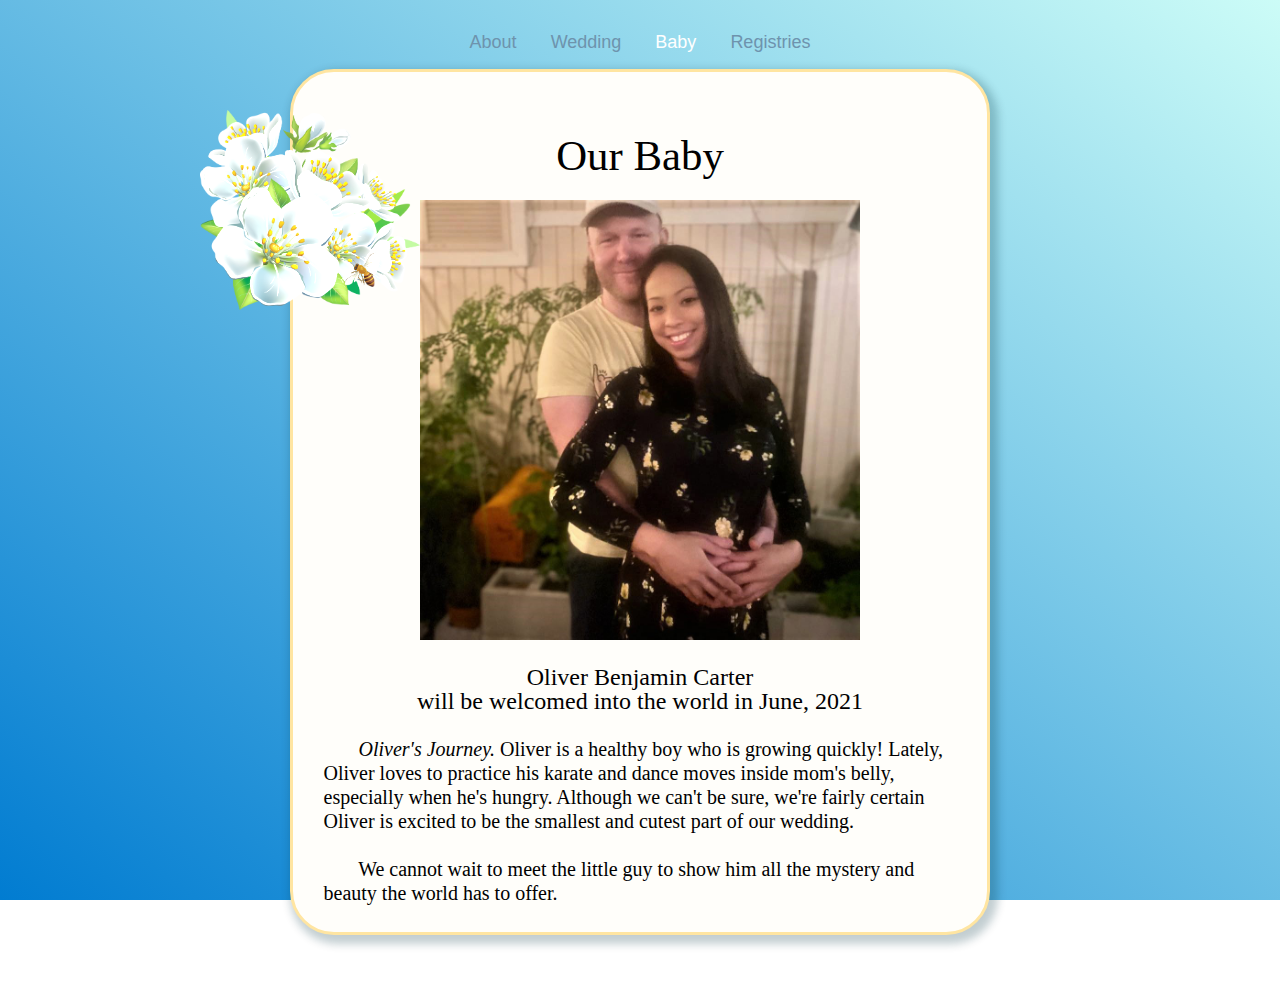
==== baby.html @ 034b54a2 "Update baby.html" ====
<html>
<head><title>♥ E & B ♥</title> <link href="https://fonts.googleapis.com/css2?family=Montserrat:wght@300;400;600&display=swap" rel="stylesheet">
  <script src="https://ajax.googleapis.com/ajax/libs/jquery/3.5.1/jquery.min.js"></script>
<link rel="icon" href="http://example.com/favicon.png">

</head>
<meta name="viewport" content="width=device-width, initial-scale=1.0">


<style type="text/css">
    header {
    background-image: url(amFlag.jpg);
    height: 100%;
    width:100%;
    padding: 15px;
    color:floralwhite;


    font:  24px bold "Lucida Console", Monaco, monospace;
    text-shadow: 1px 1px firebrick;
        line-height: 50%;
}



body {

      background: rgb(1,124,209);

      background: linear-gradient(36deg, rgba(1,124,209,1) 0%, rgba(204,252,247,1) 100%);
      background-attachment: fixed !important;
}
#banner {
background-color: #1168d2;

    width:100%;
    position: absolute;

    top: 0;
       left: 0;
    box-shadow: 1px 1px 2px #1f3a5a;}
.cubes{
  filter: brightness(1.15);
  position: relative;
  width: 32%;
  max-width: 250px;
  left: -14%;
  margin-top: -70px;
  top: 105px;
  margin-bottom: -86px;
  /* left: 20%; */
  z-index: 1;
  -moz-transition: all .7s ease;
  -webkit-transition: all .7s ease;
  -o-transition: all .7s ease;
  transition: all .7s ease;
  -webkit-user-drag: none;
}


    .gameImg{
    filter: brightness(.95);
     /* Firefox */
    -moz-transition: all .1s ease;
    /* WebKit */
    -webkit-transition: all .1s ease;
    /* Opera */
    -o-transition: all .1s ease;
    /* Standard */
    transition: all .1s ease;
    -webkit-user-drag: none;
    }
    .gameImg:hover{
      cursor:pointer;
      filter: brightness(1.03);
      -moz-transform: scale(1.03) ;

    	/* WebKit */
    	-webkit-transform: scale(1.03);
    	/* Opera */
    	-o-transform: scale(1.03);
    	/* Standard */
    	transform: scale(1.03);
        }
    a{
	  font-weight: bold;
      /* Firefox */
     -moz-transition: all 0.2s ease;
     /* WebKit */
     -webkit-transition: all 0.2s ease;
     /* Opera */
     -o-transition: all 0.2s ease;
     /* Standard */
     transition: all 0.2s ease;
    }
a:link {
  color: #396eaf;
  background-color: transparent;
  text-decoration: none;

}
a:visited {
  color: #396eaf;
  background-color: transparent;
  text-decoration: none;

}

a:hover {
  color: #01ad55;
  background-color: transparent;
  text-decoration: none;

}
.lowerTbl{
  -moz-transition: all 0.25s ease;
  /* WebKit */
  -webkit-transition: all 0.25s ease;
  /* Opera */
  -o-transition: all 0.25s ease;
  /* Standard */
  transition: all 0.25s ease;

    border: solid 3px #ffe5a1;
width:90%;
max-width:645px;
        background-color: #fffefa;
    border-radius:44px;

box-shadow: 4px 5px 8px 4px #00313e3d;
         padding: 0px;
    margin-bottom:40px;
}
button:hover {
  color:white;

}



.redlink{
  font-color:firebrick;
}
.button{
  /* Firefox */
 -moz-transition: all 0.35s ease;
 /* WebKit */
 -webkit-transition: all 0.35s ease;
 /* Opera */
 -o-transition: all 0.35s ease;
 /* Standard */
 transition: all 0.35s ease;

    padding: 0px;
    padding-left: 9px;
    padding-right: 9px;
    background-color: transparent;
    border-radius: 5px;
    border-style: solid;
    border-width: 0px;
    font-color: antiquewhite;
    cursor: pointer;
    margin: 6px;

    font: 18px/26px "Trebuchet MS", Helvetica, sans-serif;
    font-style:bold;
    color: #6e93ad;
     border-radius: 5px;

}
.buttonSelect{
    padding:0px;
    padding-left:9px;
    padding-right:9px;
    color:white;
  background-color: transparent;
  border-radius: 5px;
  border-style:solid;
  border-width:0px;
  cursor: pointer;
  margin: 6px;

    font-style:bold;
  font: 18px/26px "Trebuchet MS", Helvetica, sans-serif;
  }
  button:focus {
  outline: 0px solid #396eaf;
  box-shadow: 0 0 0 1pt #396eaf;
}

    #profilePic{
       margin-bottom:10px;
    }
    .upperTitle{
        font-size:30px;
        margin:3;
        text-align: center;

    }

    .lowerTitle{
      margin: 12;
      text-align: center;
      font: 12px/32px  Garamond, serif;

    }
    h1{
        font: 28px/28px "Trebuchet MS", Helvetica, sans-serif;
        color: floralwhite;
    text-shadow: 0px 2px 0px #092950;
    margin: 0px;
    }

    p1{
            font: 12px/22px "Trebuchet MS", Helvetica, sans-serif;
    color:gainsboro;
    text-shadow: 0px 1px 0px #092950;
    font-size: 15px;
    margin: 0px;

    }
    p2{
            font: 10px/16px "Lucida Console", Monaco, monospace;
    color:floralwhite;
    text-shadow: 0px 1px 0px #092950;
    font-size: 15px;
    margin:4px;
    margin-top:5px;

    }

    p3{

      font: 20px/24px Garamond, serif;
    }
    p4{
      font: 15px/16px "Trebuchet MS", Helvetica, sans-serif;
    }

.notSelected{
  color:#7b7b7b;
}
p3: hover{
  color:black;
}
  #content{

  }
.paddingCl{
  padding-left:20%;
  padding-right:30%;
}

.objects{
    display:inline-block;
    background-image:url(block.png);
    background-size:100%;
    border: 2px solid antiquewhite;
    width: 150px;
    height: 75px;
    box-shadow: 2px 2px 2px #999;
    cursor: move;
    }
#Construction_Zone{
    background-color:floralwhite;
    border: darkslateblue 2px dashed;
    width: 500px;
    height: 155px;
    align-self: center;

}
@keyframes fadeIn {
	from {opacity: 0;}
	to {opacity:1;}
}
.fadingIn{
	display:block !important;
	-webkit-animation: fadeIn 0.5s linear !important;
	animation-name: fadeIn ;!important;
	animation-duration: 0.5s ;!important;
}
.hide{
    display: none !important;
}

    </style>



    <script>
function hide(id)  {
    var divelement = document.getElementById(id);
     divelement.style.display = 'none';
 }

function show(id)  {
    var divelement = document.getElementById(id);
        divelement.style.display = 'block';
 }

function selected(id, frameId){


  document.getElementById('aboutBtn').classList.remove("buttonSelect");
  document.getElementById('researchBtn').classList.remove("buttonSelect");
  document.getElementById('gamesBtn').classList.remove("buttonSelect");

  var divelement = document.getElementById(id);
  divelement.classList.add("buttonSelect");
    $(frameId).fadeIn("slow");
}
function classChange(id, class1){
	var divelement =  document.getElementById(id);
	divelement.classList.remove('hide', 'fadingIn');
	divelement.classList.add(class1);

}



    </script>




<body style="display:block;" >


<div id="startpage" style="text-align:center; width:100%">
<center>
<table style="display:inline-block;">
<center>
<a name="top"></a>
    <tbody><div style="margin-top:20px;"></div>
    <tr>
      <td  ><button id="aboutBtn" onclick="location.href= '/index'" class=" button">About</button> </td><td ><button id="researchBtn" onclick="location.href= '/wedding'" type="button" class="button">Wedding
        </button></td><td >
        <button id="gamesBtn"  type="button" class="buttonSelect button">Baby</button>

		</center></td>
    <td >
    <button id="gamesBtn" onclick="location.href= '/registry'" type="button" class="button">Registries</button>

</center></td>

  </tr></tbody></table></center></center>

<div style="margin-top:5px;"></div>
  <table class='lowerTbl' id="lowerTbl" style="max-width:700px; display:inline-block;">
  <tr style="width:100%"><td>
        <img class="cubes"  src="CSS/flowers.png" >
    <div id="about" class="fadingIn"><center><div style="margin-top:10px;"></div>
    <p class="lowerTitle" ><div style="font-size: calc(30px + 1vw);">Our Baby</div></p> <div style="margin-top:20px;"></div>
    <img src="bebaby.jpg" id="profilePic" style="top:10px; max-width:90%;max-height:440px;"><br></center>

      <div style="margin-top:15px; margin-left:4%;margin-right:4%; "><p3 id="content">
      <big><center>Oliver Benjamin Carter <br> will be welcomed into the world in June, 2021</center></big><br>

      &nbsp;&nbsp;&nbsp;&nbsp;&nbsp;&nbsp; <i>Oliver's Journey.</i> Oliver is a healthy boy who is growing quickly! Lately, Oliver loves to practice his karate and dance moves inside mom's belly, especially when he's hungry.
      Although we can't be sure, we're fairly certain Oliver is excited to be the smallest and cutest part of our wedding.
      <br><br>&nbsp;&nbsp;&nbsp;&nbsp;&nbsp;&nbsp; We cannot wait to meet the little guy to show him all the mystery and beauty the world has to offer.<br><br>


</div>

</table>





</body>
</html>
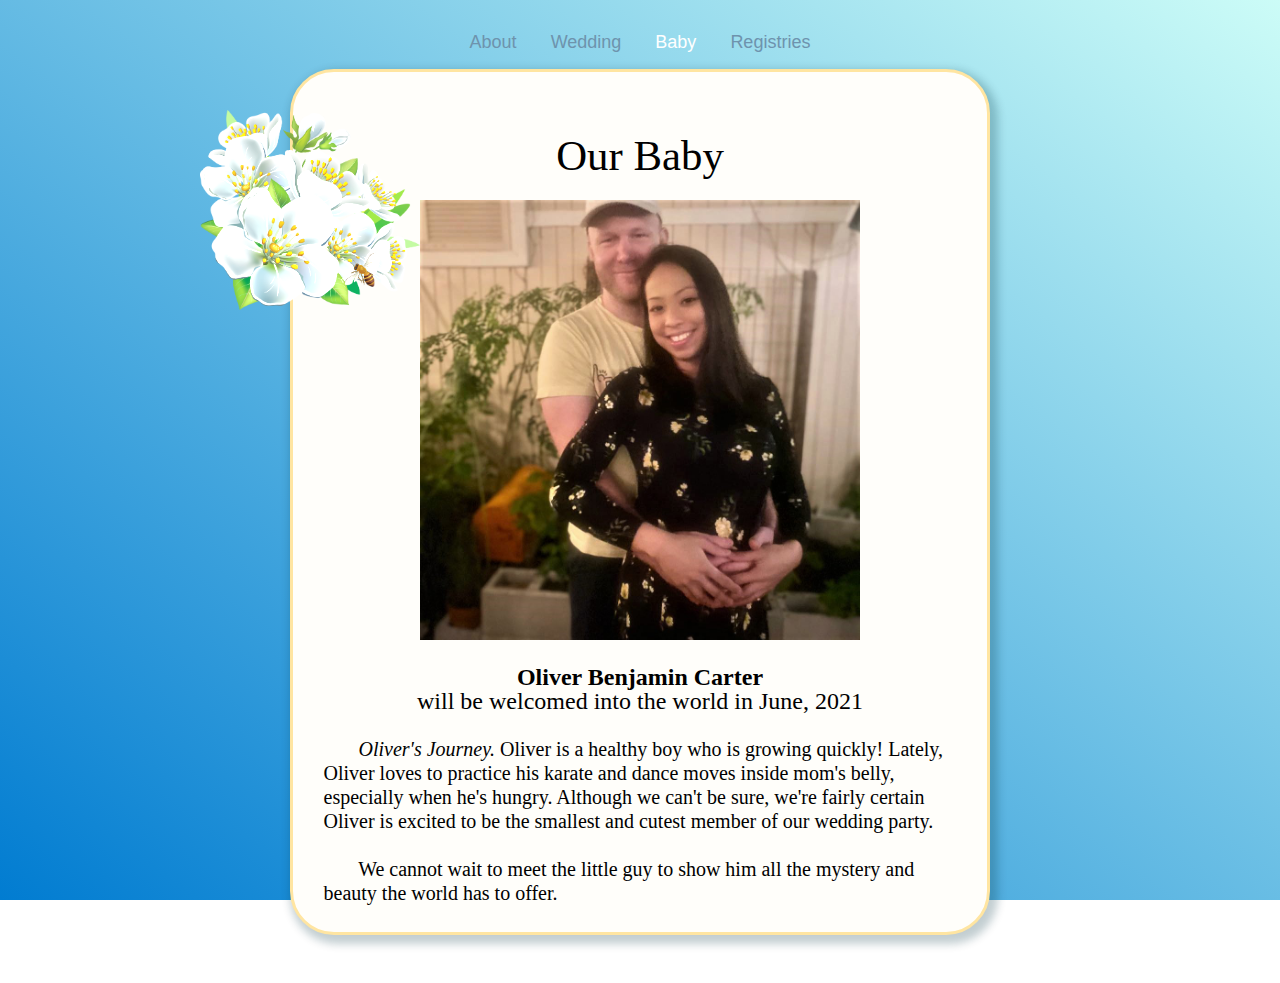
==== commit ce1940a8: "Update baby.html" ====
--- a/baby.html
+++ b/baby.html
@@ -354,10 +354,10 @@
     <img src="bebaby.jpg" id="profilePic" style="top:10px; max-width:90%;max-height:440px;"><br></center>
 
       <div style="margin-top:15px; margin-left:4%;margin-right:4%; "><p3 id="content">
-      <big><center>Oliver Benjamin Carter <br> will be welcomed into the world in June, 2021</center></big><br>
+      <big><center><b>Oliver Benjamin Carter</b><br> will be welcomed into the world in June, 2021</center></big><br>
 
       &nbsp;&nbsp;&nbsp;&nbsp;&nbsp;&nbsp; <i>Oliver's Journey.</i> Oliver is a healthy boy who is growing quickly! Lately, Oliver loves to practice his karate and dance moves inside mom's belly, especially when he's hungry.
-      Although we can't be sure, we're fairly certain Oliver is excited to be the smallest and cutest part of our wedding.
+      Although we can't be sure, we're fairly certain Oliver is excited to be the smallest and cutest member of our wedding party.
       <br><br>&nbsp;&nbsp;&nbsp;&nbsp;&nbsp;&nbsp; We cannot wait to meet the little guy to show him all the mystery and beauty the world has to offer.<br><br>
 
 
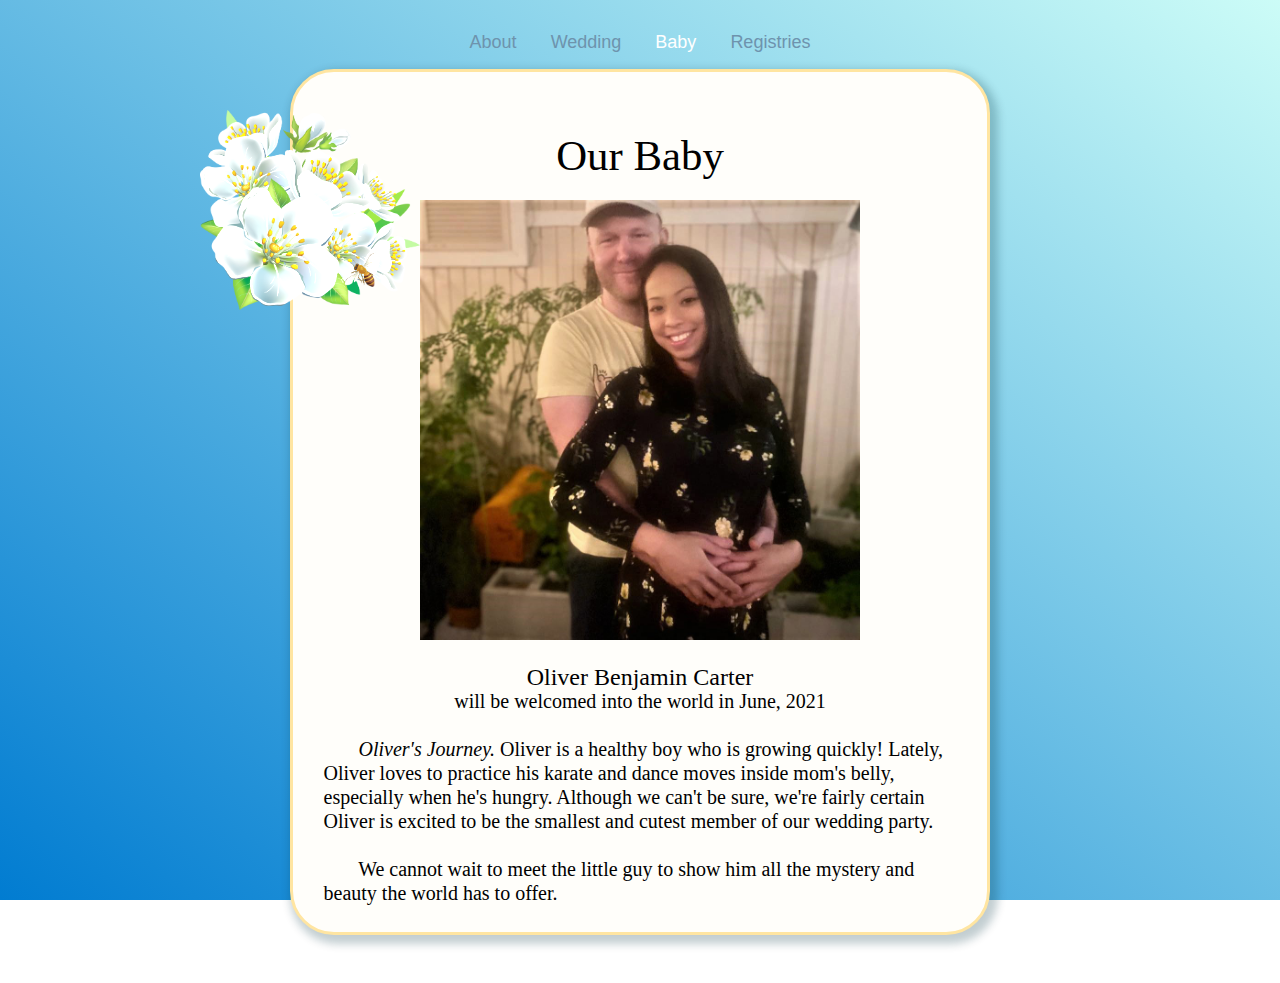
==== commit 4bd4577d: "Update baby.html" ====
--- a/baby.html
+++ b/baby.html
@@ -354,7 +354,7 @@
     <img src="bebaby.jpg" id="profilePic" style="top:10px; max-width:90%;max-height:440px;"><br></center>
 
       <div style="margin-top:15px; margin-left:4%;margin-right:4%; "><p3 id="content">
-      <big><center><b>Oliver Benjamin Carter</b><br> will be welcomed into the world in June, 2021</center></big><br>
+      <big><center>Oliver Benjamin Carter<br></big> will be welcomed into the world in June, 2021</center><br>
 
       &nbsp;&nbsp;&nbsp;&nbsp;&nbsp;&nbsp; <i>Oliver's Journey.</i> Oliver is a healthy boy who is growing quickly! Lately, Oliver loves to practice his karate and dance moves inside mom's belly, especially when he's hungry.
       Although we can't be sure, we're fairly certain Oliver is excited to be the smallest and cutest member of our wedding party.
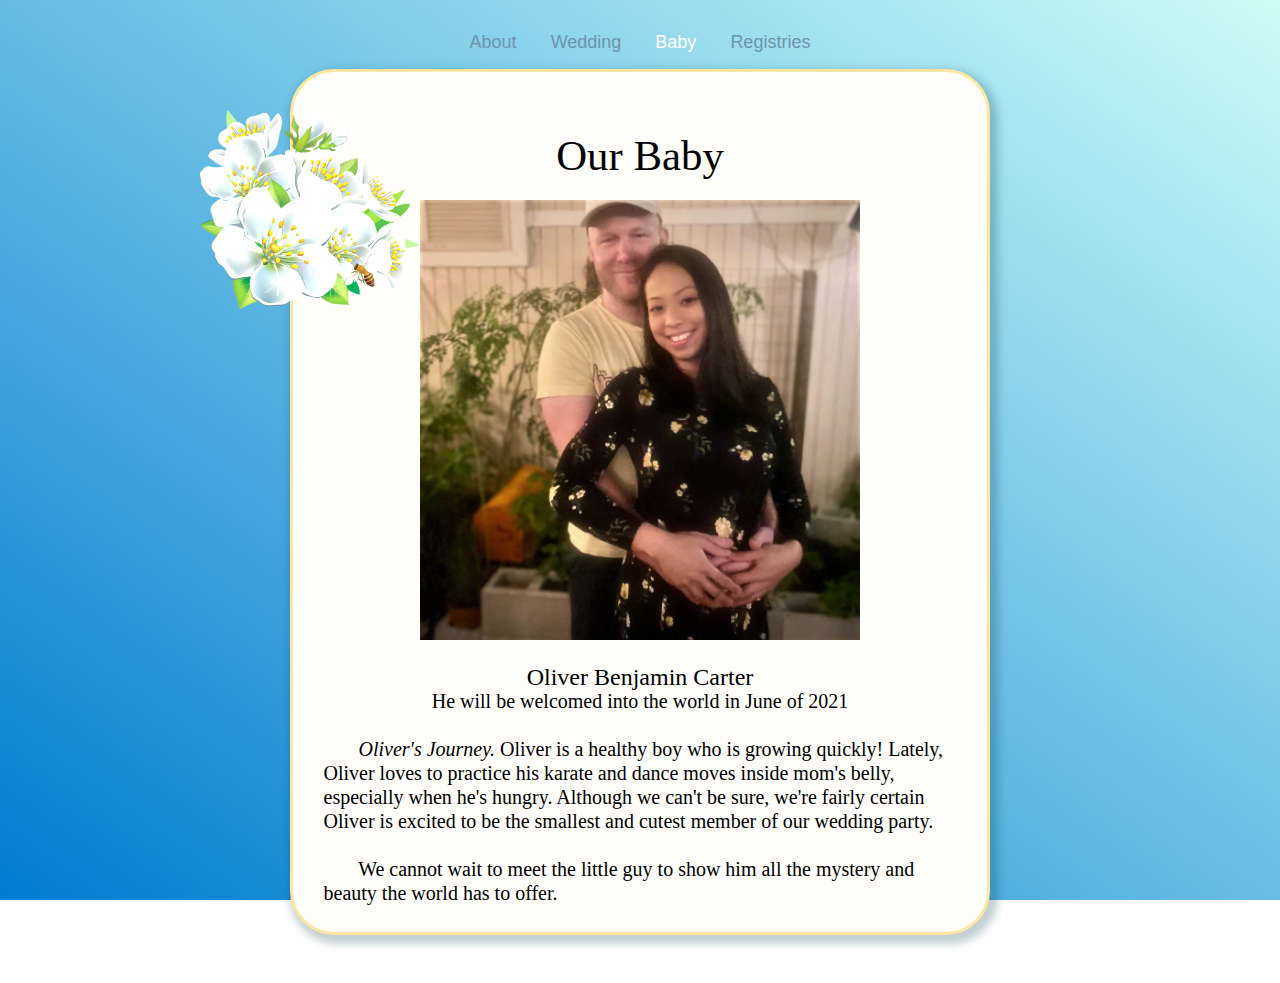
==== commit 4a80b94d: "Update baby.html" ====
--- a/baby.html
+++ b/baby.html
@@ -354,7 +354,7 @@
     <img src="bebaby.jpg" id="profilePic" style="top:10px; max-width:90%;max-height:440px;"><br></center>
 
       <div style="margin-top:15px; margin-left:4%;margin-right:4%; "><p3 id="content">
-      <big><center>Oliver Benjamin Carter<br></big> will be welcomed into the world in June, 2021</center><br>
+      <big><center>Oliver Benjamin Carter<br></big> He will be welcomed into the world in June of 2021</center><br>
 
       &nbsp;&nbsp;&nbsp;&nbsp;&nbsp;&nbsp; <i>Oliver's Journey.</i> Oliver is a healthy boy who is growing quickly! Lately, Oliver loves to practice his karate and dance moves inside mom's belly, especially when he's hungry.
       Although we can't be sure, we're fairly certain Oliver is excited to be the smallest and cutest member of our wedding party.
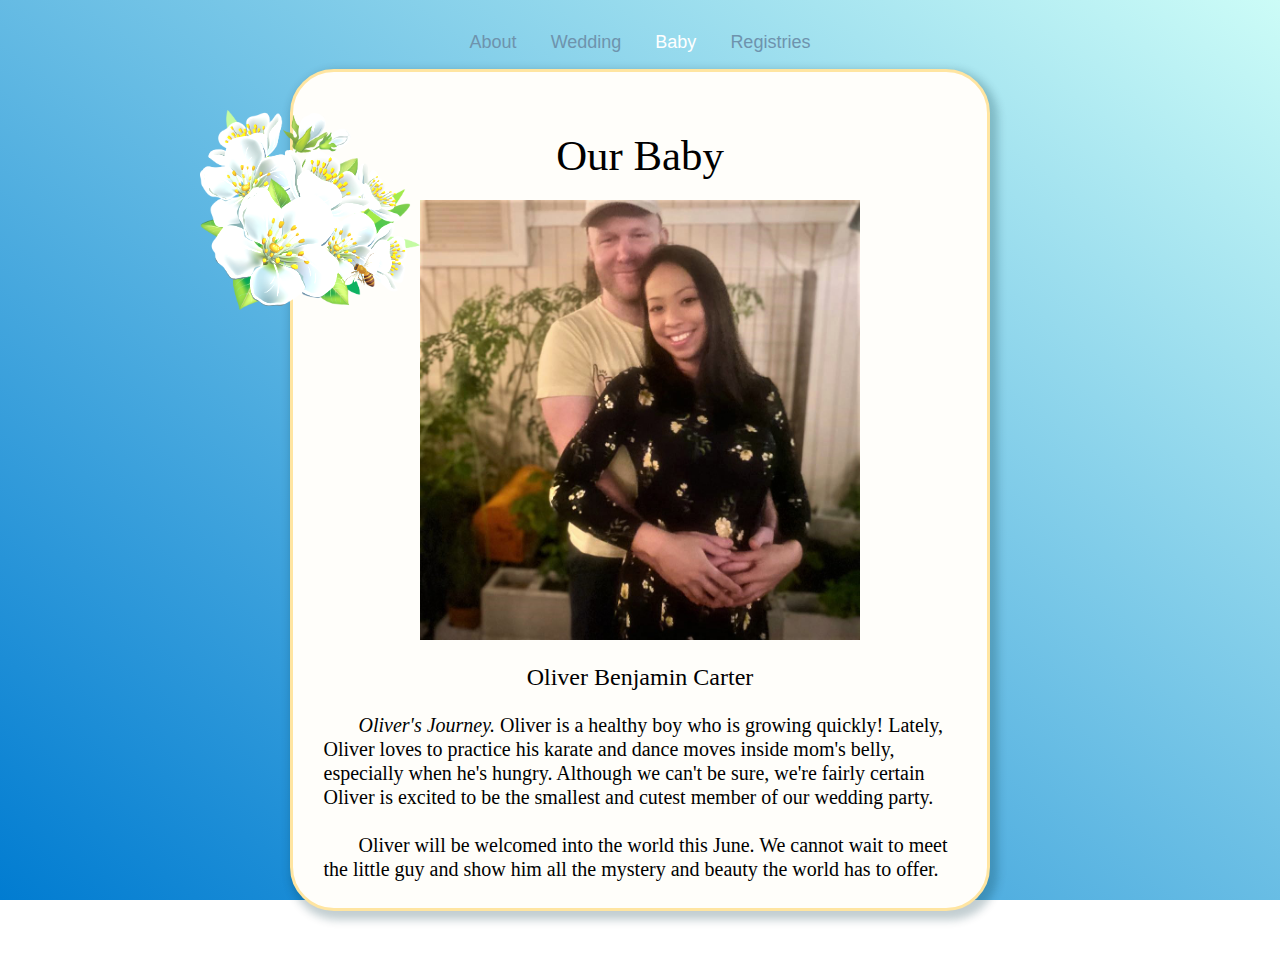
==== commit 2f979dca: "Update baby.html" ====
--- a/baby.html
+++ b/baby.html
@@ -354,11 +354,12 @@
     <img src="bebaby.jpg" id="profilePic" style="top:10px; max-width:90%;max-height:440px;"><br></center>
 
       <div style="margin-top:15px; margin-left:4%;margin-right:4%; "><p3 id="content">
-      <big><center>Oliver Benjamin Carter<br></big> He will be welcomed into the world in June of 2021</center><br>
+      <big><center><div> Oliver Benjamin Carter</div><br></big></center>
 
       &nbsp;&nbsp;&nbsp;&nbsp;&nbsp;&nbsp; <i>Oliver's Journey.</i> Oliver is a healthy boy who is growing quickly! Lately, Oliver loves to practice his karate and dance moves inside mom's belly, especially when he's hungry.
       Although we can't be sure, we're fairly certain Oliver is excited to be the smallest and cutest member of our wedding party.
-      <br><br>&nbsp;&nbsp;&nbsp;&nbsp;&nbsp;&nbsp; We cannot wait to meet the little guy to show him all the mystery and beauty the world has to offer.<br><br>
+      <br><br>&nbsp;&nbsp;&nbsp;&nbsp;&nbsp;&nbsp; Oliver will be welcomed into the world this June.
+      We cannot wait to meet the little guy and show him all the mystery and beauty the world has to offer.<br><br>
 
 
 </div>
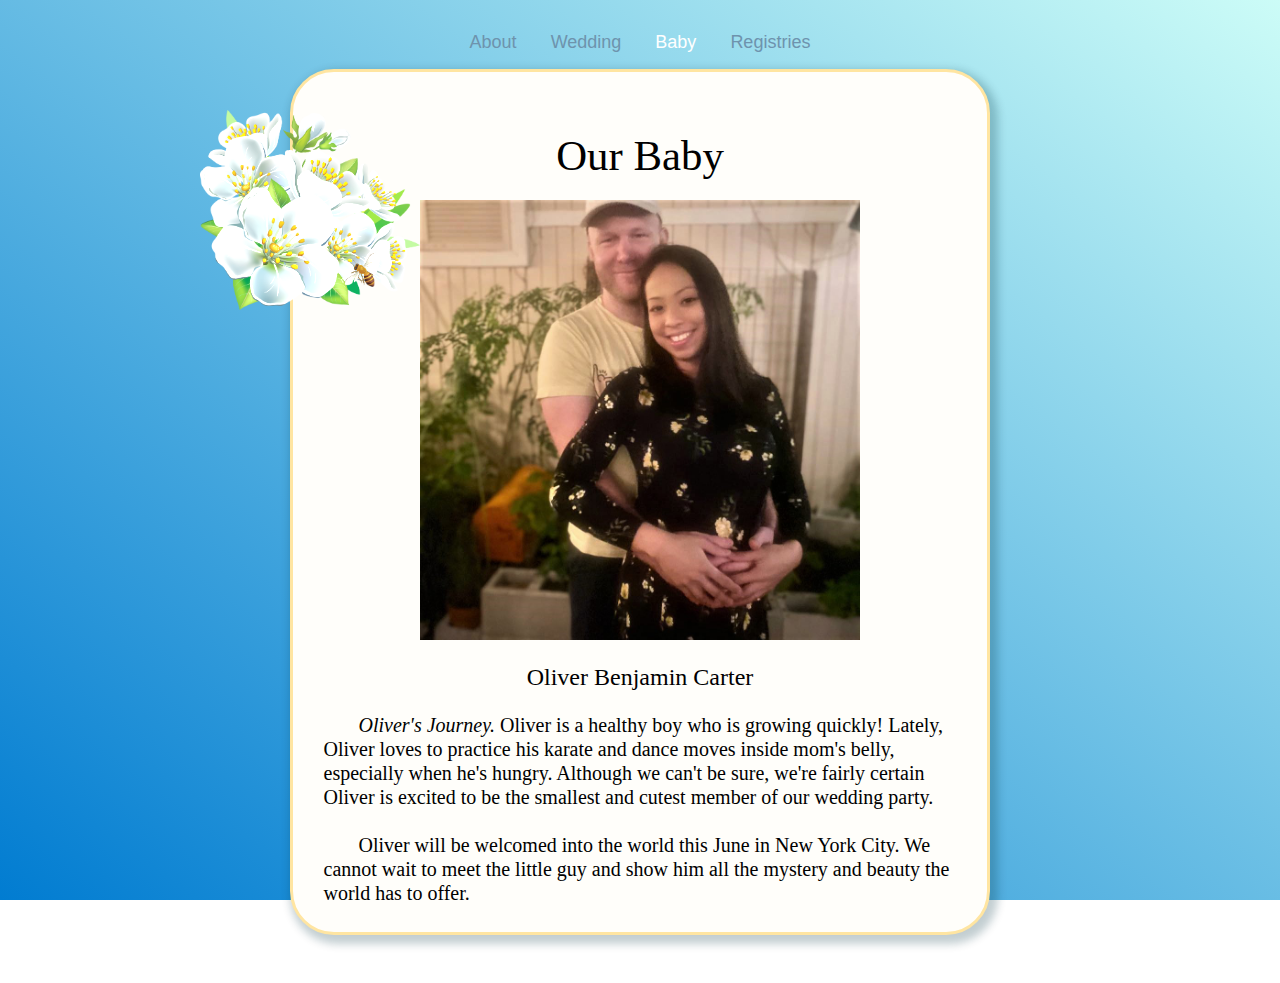
==== commit 0fc131bf: "Update baby.html" ====
--- a/baby.html
+++ b/baby.html
@@ -358,7 +358,7 @@
 
       &nbsp;&nbsp;&nbsp;&nbsp;&nbsp;&nbsp; <i>Oliver's Journey.</i> Oliver is a healthy boy who is growing quickly! Lately, Oliver loves to practice his karate and dance moves inside mom's belly, especially when he's hungry.
       Although we can't be sure, we're fairly certain Oliver is excited to be the smallest and cutest member of our wedding party.
-      <br><br>&nbsp;&nbsp;&nbsp;&nbsp;&nbsp;&nbsp; Oliver will be welcomed into the world this June.
+      <br><br>&nbsp;&nbsp;&nbsp;&nbsp;&nbsp;&nbsp; Oliver will be welcomed into the world this June in New York City.
       We cannot wait to meet the little guy and show him all the mystery and beauty the world has to offer.<br><br>
 
 
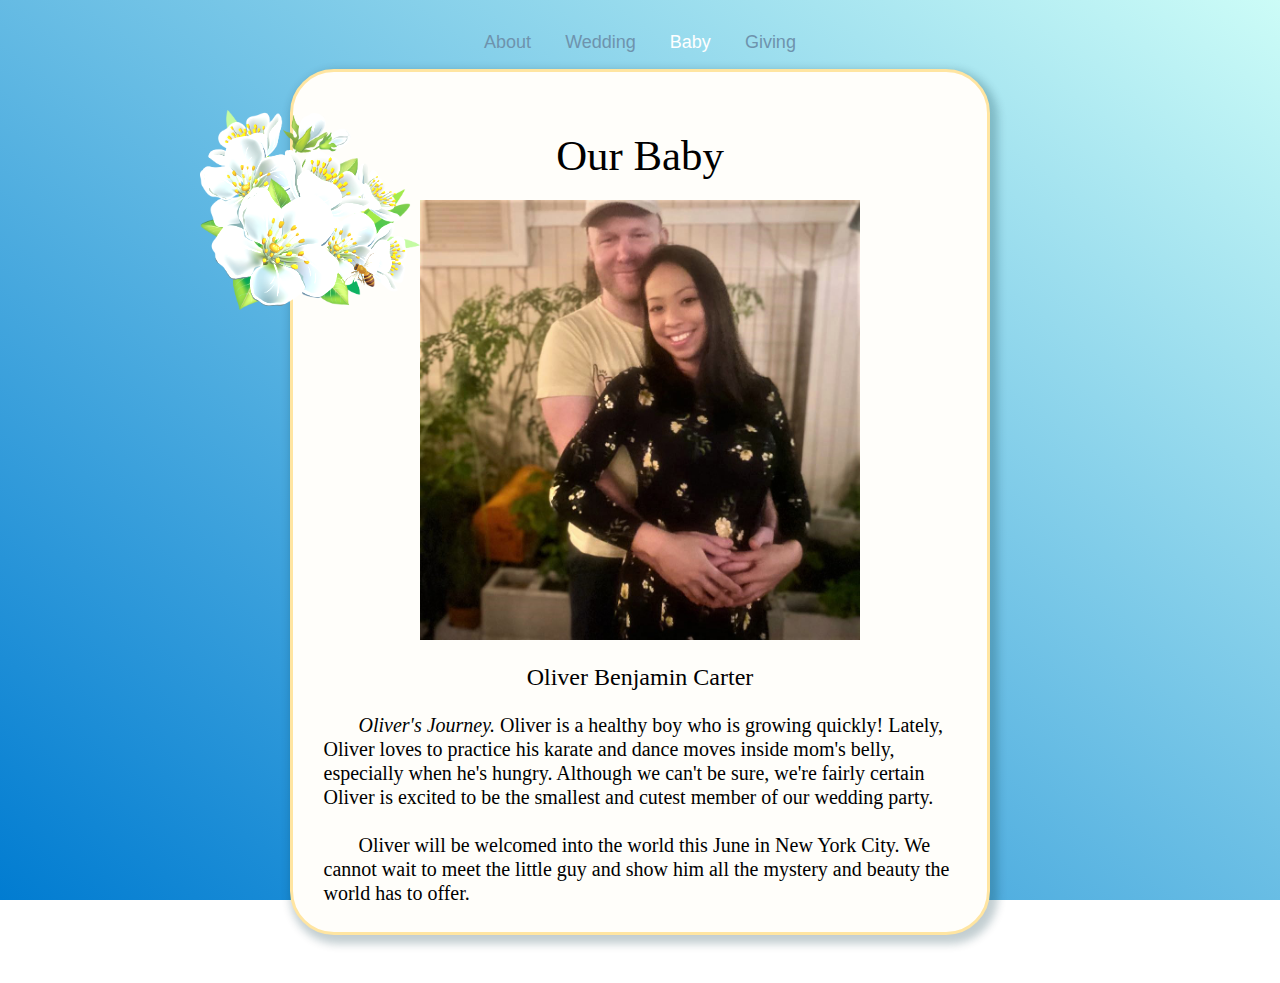
==== commit ef155cb5: "4" ====
--- a/baby.html
+++ b/baby.html
@@ -339,7 +339,7 @@
 
 		</center></td>
     <td >
-    <button id="gamesBtn" onclick="location.href= '/registry'" type="button" class="button">Registries</button>
+    <button id="gamesBtn" onclick="location.href= '/giving'" type="button" class="button">Giving</button>
 
 </center></td>
 
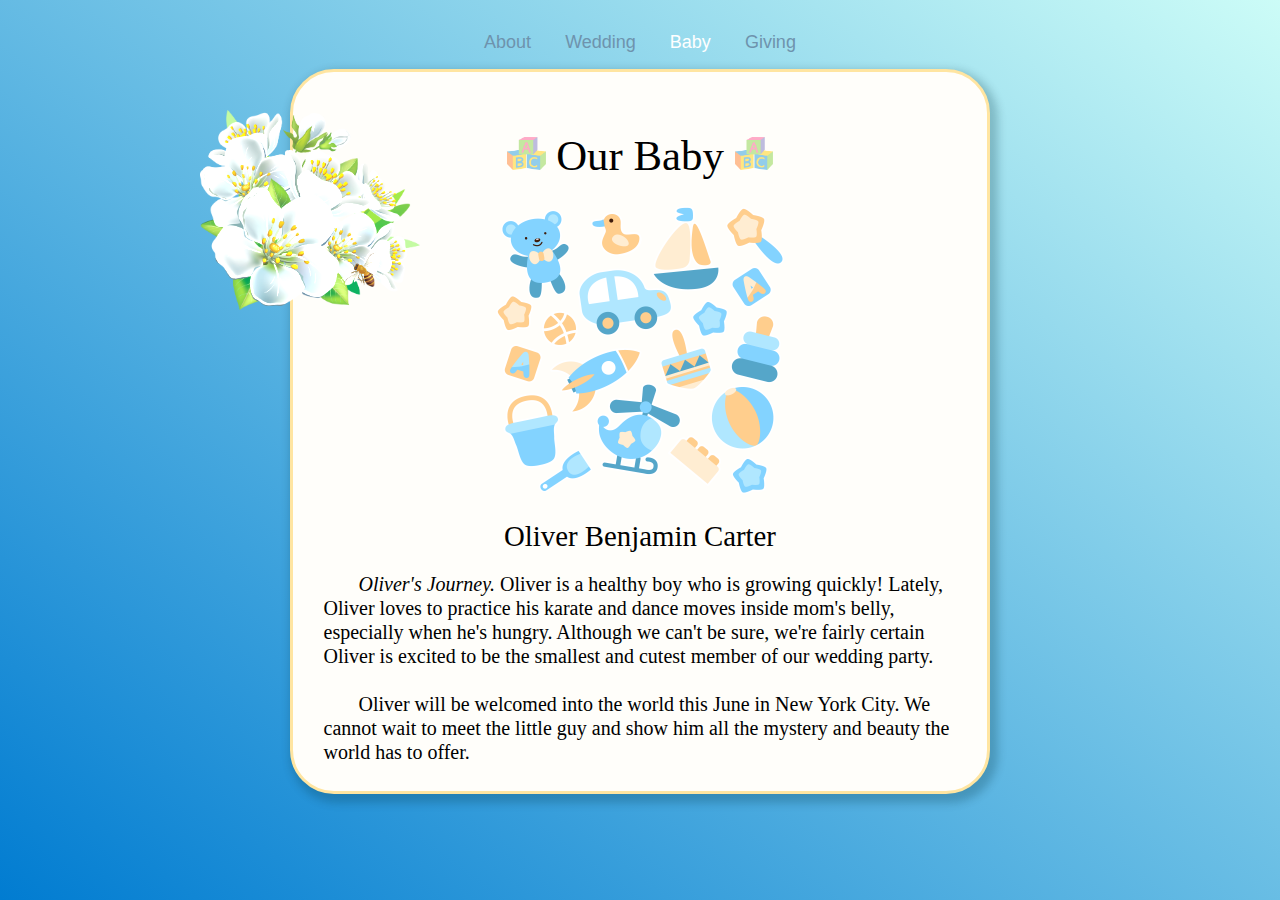
==== commit 570f7e8b: "2" ====
--- a/baby.html
+++ b/baby.html
@@ -350,17 +350,17 @@
   <tr style="width:100%"><td>
         <img class="cubes"  src="CSS/flowers.png" >
     <div id="about" class="fadingIn"><center><div style="margin-top:10px;"></div>
-    <p class="lowerTitle" ><div style="font-size: calc(30px + 1vw);">Our Baby</div></p> <div style="margin-top:20px;"></div>
-    <img src="bebaby.jpg" id="profilePic" style="top:10px; max-width:90%;max-height:440px;"><br></center>
+    <p class="lowerTitle" ><div style="font-size: calc(30px + 1vw);"><img src="baby.png" style="height:33px;"> Our Baby <img src="baby.png" style="height:33px;"></div></p> <div style="margin-top:20px;"></div>
+  </center>
 
       <div style="margin-top:15px; margin-left:4%;margin-right:4%; "><p3 id="content">
-      <big><center><div> Oliver Benjamin Carter</div><br></big></center>
-
+    <center><img src="baby4.png" style="width:300px"></center>
+      <big><big><center><div><br> Oliver Benjamin Carter</div><br></big></big></center>
       &nbsp;&nbsp;&nbsp;&nbsp;&nbsp;&nbsp; <i>Oliver's Journey.</i> Oliver is a healthy boy who is growing quickly! Lately, Oliver loves to practice his karate and dance moves inside mom's belly, especially when he's hungry.
       Although we can't be sure, we're fairly certain Oliver is excited to be the smallest and cutest member of our wedding party.
       <br><br>&nbsp;&nbsp;&nbsp;&nbsp;&nbsp;&nbsp; Oliver will be welcomed into the world this June in New York City.
       We cannot wait to meet the little guy and show him all the mystery and beauty the world has to offer.<br><br>
-
+</p3>
 
 </div>
 
